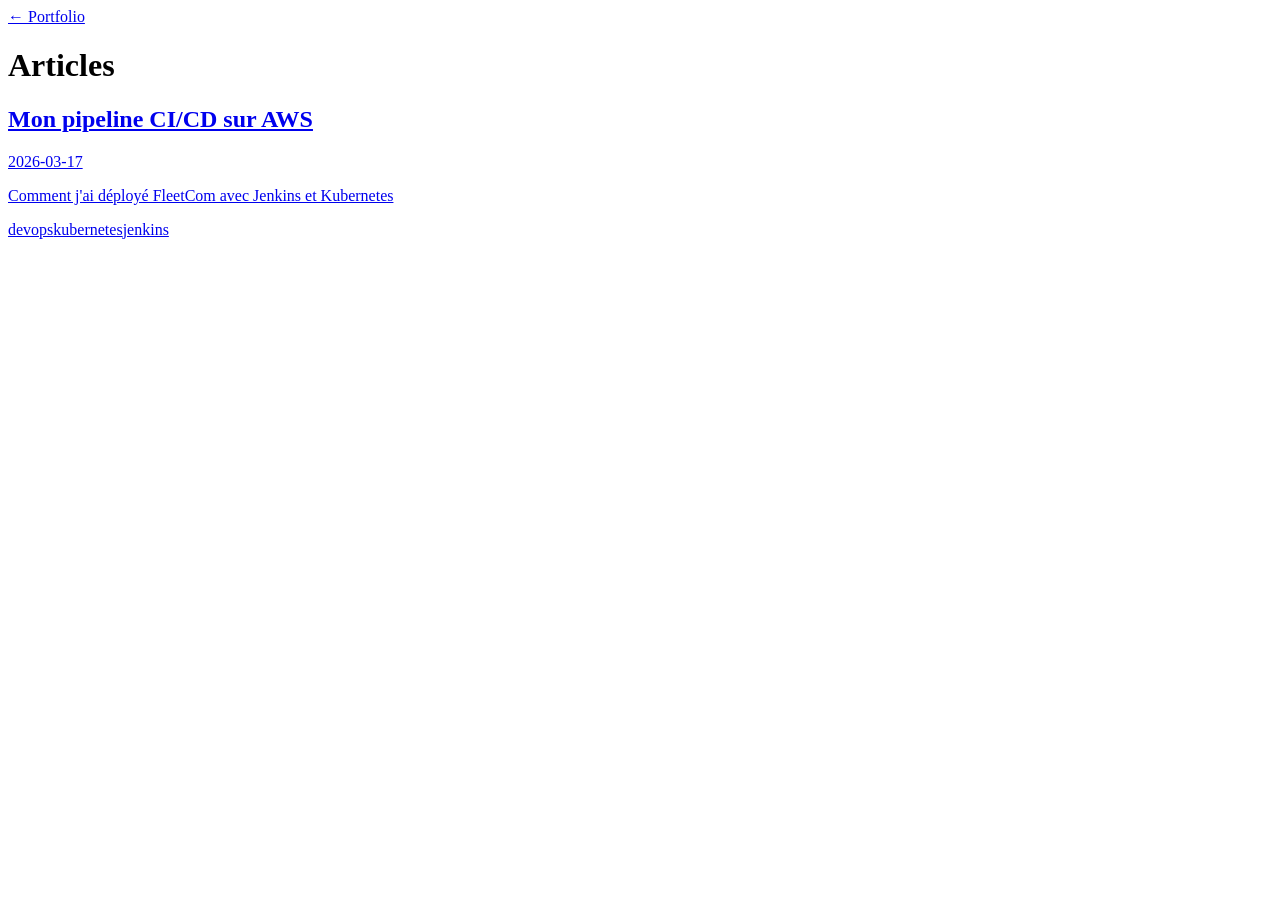
==== blog/index.html @ 5000b661 "deploy: 26bc1b206aab516ce3730b24b7c2f6a2cdf5dd16" ====
<!DOCTYPE html>
<html lang="fr">
<head>
  <meta charset="UTF-8">
  <title>Blog</title>
  <link rel="stylesheet" href="../style.css">
  <link rel="stylesheet" href="blog.css">
</head>
<body>
  <nav><a href="../index.html">← Portfolio</a></nav>
  <h1>Articles</h1>
  <div class="articles-list">
  
    <a href="posts/article_01.html" class="article-card">
      <h2>Mon pipeline CI/CD sur AWS</h2>
      <p class="meta">2026-03-17</p>
      <p>Comment j'ai déployé FleetCom avec Jenkins et Kubernetes</p>
      <div><span class="tag">devops</span><span class="tag">kubernetes</span><span class="tag">jenkins</span></div>
    </a>
  
  </div>
</body>
</html>
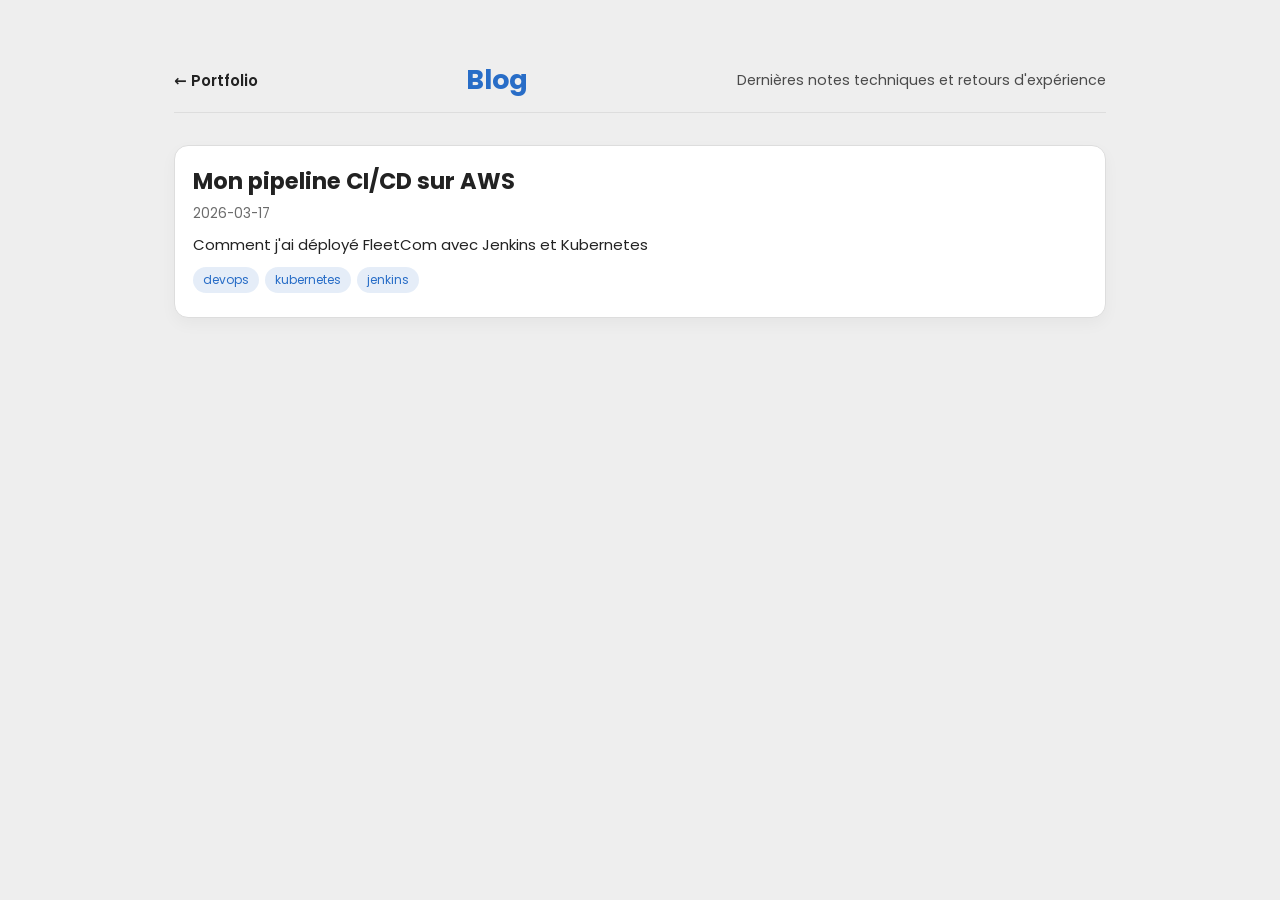
==== commit 46692df3: "blog style" ====
--- a/blog/index.html
+++ b/blog/index.html
@@ -3,21 +3,27 @@
 <head>
   <meta charset="UTF-8">
   <title>Blog</title>
-  <link rel="stylesheet" href="../style.css">
+  <link rel="stylesheet" href="../assets/css/light.css">
+  <link rel="stylesheet" href="../assets/css/style.css">
   <link rel="stylesheet" href="blog.css">
 </head>
 <body>
-  <nav><a href="../index.html">← Portfolio</a></nav>
-  <h1>Articles</h1>
-  <div class="articles-list">
-  
-    <a href="posts/article_01.html" class="article-card">
-      <h2>Mon pipeline CI/CD sur AWS</h2>
-      <p class="meta">2026-03-17</p>
-      <p>Comment j'ai déployé FleetCom avec Jenkins et Kubernetes</p>
-      <div><span class="tag">devops</span><span class="tag">kubernetes</span><span class="tag">jenkins</span></div>
-    </a>
-  
+  <div class="page">
+    <header class="topbar">
+      <a class="back" href="../index.html">← Portfolio</a>
+      <h1>Blog</h1>
+      <p class="subtitle">Dernières notes techniques et retours d'expérience</p>
+    </header>
+    <div class="articles-list">
+    
+      <a href="posts/article_01.html" class="article-card">
+        <h2>Mon pipeline CI/CD sur AWS</h2>
+        <p class="meta">2026-03-17</p>
+        <p>Comment j'ai déployé FleetCom avec Jenkins et Kubernetes</p>
+        <div><span class="tag">devops</span><span class="tag">kubernetes</span><span class="tag">jenkins</span></div>
+      </a>
+    
+    </div>
   </div>
 </body>
-</html>+</html>
--- a/assets/css/light.css
+++ b/assets/css/light.css
@@ -0,0 +1,8 @@
+/* Light theme */
+:root {
+    --primary: #222222;
+    --secondary: #eeeeee;
+    --main: #286dc7;
+    --theme-icon-pos: end;
+    --primary-light: #dddddd;
+}
--- a/assets/css/style.css
+++ b/assets/css/style.css
@@ -0,0 +1,838 @@
+@import url("https://fonts.googleapis.com/css2?family=Poppins&display=swap");
+
+
+
+
+html, body {
+  background-color: var(--secondary);
+  font-family: 'Poppins';
+}
+* {
+padding: 0;
+margin: 0;
+box-sizing: border-box;
+}
+
+html {
+font-family: "Ubuntu";
+font-size: 15px;
+scroll-behavior: smooth;
+scroll-behavior: smooth;
+}
+
+/* spin loader starts */
+
+.dot1 {
+  position: absolute;
+  top: 0; /* Adjust position as needed */
+  left: 0; /* Adjust position as needed */
+  width: 0;
+  height: 0;
+  border-radius: 50%;
+  border: .5rem solid var(--main);
+}
+
+.dot2 {
+  position: absolute;
+  bottom: 0; /* Adjust position as needed */
+  right: 0; /* Adjust position as needed */
+  width: 0;
+  height: 0;
+  border-radius: 50%;
+  border: .5rem solid var(--main);
+}
+
+
+.spinner {
+  border: .5rem solid var(--primary);
+  border-top: .5rem solid var(--main);
+  border-bottom: .5rem solid var(--main);
+  border-radius: 50%;
+  width: 80px;
+  height: 80px;
+  animation: spin 2s linear infinite;
+  display: flex;
+  align-items: center;
+  justify-content: center;
+}
+
+#logo {
+  animation: rspin 2s linear infinite;
+  color: var(--main);
+  font-weight: bolder;
+  font-size: 2rem;
+  font-family: 'Trebuchet MS', 'Lucida Sans Unicode', 'Lucida Grande', 'Lucida Sans', Arial, sans-serif;
+}
+
+.loader {
+  margin: 0 auto;
+  padding: 0;
+  height: 100vh;
+  width: 100vw;
+  display: flex;
+  align-items: center;
+  justify-content: center;
+}
+
+@keyframes spin {
+  0% { transform: rotate(0deg); }
+  100% { transform: rotate(-360deg); }
+}
+
+@keyframes rspin {
+  0% { transform: rotate(0deg); }
+  100% { transform: rotate(360deg); }
+}
+
+/* spin loader ends */
+
+section {
+min-height: 110vh;
+width: 100%;
+background-color: var(--secondary);
+display: flex;
+align-items: center;
+justify-content: center;
+}
+
+section > h1 {
+  text-align: center;
+}
+
+#icon-switch {
+width: 2rem;
+height: 2rem;
+padding: 1rem;
+border-radius: 100%;
+cursor: pointer;
+color: var(--secondary);
+background-color: var(--secondary);
+border: 3px solid var(--primary);
+display: flex;
+align-items: center;
+justify-content: center;
+}
+
+.icon-img {
+width: 20px;
+}
+
+.pcol {
+color: var(--primary);
+}
+.scol {
+color: var(--secondary);
+}
+.pbg {
+background-color: var(--primary);
+}
+.sbg {
+background-color: var(--primary);
+}
+
+.mcol {
+color: var(--main);
+}
+.mbg {
+background-color: var(--main);
+}
+
+.card-img-top {
+width: 100%;
+height: 20rem;
+object-fit: cover;
+}
+
+nav {
+position: sticky;
+top: 0;
+z-index: 1000;
+background-color: var(--secondary);
+/* border-radius: 0 0 20px 20px; */
+
+display: flex;
+align-items: center;
+}
+
+nav .container {
+width: 90%;
+max-width: 1000px;
+margin: 0 auto;
+text-align: center;
+padding: 10px;
+}
+
+nav .container {
+display: flex;
+flex-direction: column;
+}
+
+@media (max-width: 654px) {
+.nav-menu.container, #icon-switch{
+  display: none;
+}
+#name {
+  margin-top: 1rem;
+}
+
+nav {
+  position: relative;
+}
+}
+
+nav .container ul li {
+display: inline-block;
+border-radius: 5px;
+}
+
+nav .container ul li a {
+display: inline-block;
+text-decoration: none;
+padding: 10px 20px;
+color: var(--primary);
+font-weight: bold;
+}
+
+nav .container ul li.active {
+background-color: var(--primary);
+border-radius: 30px;
+transition: 0.3s;
+}
+
+nav .container ul li.active a {
+color: var(--secondary);
+}
+
+.header {
+display: flex;
+justify-content: center;
+align-items: baseline;
+gap: .1rem;
+}
+
+.header > small {
+font-weight: bold;
+font-style: oblique;
+font-size: .9rem;
+color: var(--main);
+}
+
+#name {
+margin-left: 2rem;
+font-weight: bolder;
+color: var(--primary);
+}
+
+#title {
+color: var(--primary-light);
+}
+
+.section-title {
+font-size: 2.5rem;
+font-weight: bold;
+color: var(--main);
+padding: 4rem .5rem;
+}
+/* home section starts */
+
+#home {
+display: flex;
+min-height: 85vh;
+flex-wrap: wrap;
+color: var(--primary);
+padding-top: 2rem;
+}
+
+.intro {
+padding: 0 0 0 1rem;
+/* height: 100%; */
+/* width: 100%; */
+font-size: 2rem;
+order: 2;
+}
+
+.intro h1 {
+/* text-align: center; */
+font-size: 3rem;
+color: var(--primary);
+margin-bottom: 20px;
+}
+
+.firstname {
+color: var(--main);
+text-shadow: var(--primary) 2px -5px 5px;
+}
+
+.intro p {
+font-size: 1.5rem;
+}
+
+.intro a {
+background: var(--primary);
+padding: 0.5rem 1rem;
+text-decoration: none;
+color: var(--secondary);
+font-size: 1.5rem;
+font-weight: bold;
+display: inline-block;
+border-radius: 5px;
+transition: transform ease-in-out 0.3s;
+}
+
+.intro a:hover {
+transform: scale(1.1);
+transition: transform ease-in-out 0.3s;
+}
+
+.img-box {
+/* background-color: var(--primary); */
+position: relative;
+order: 1;
+}
+
+.splash-image {
+height: 30rem;
+width: 100%;
+object-fit: cover;
+
+animation: scaleInf 3s infinite;
+}
+
+@keyframes scaleInf {
+0% {
+  transform: scale(0.9);
+}
+50% {
+  transform: scale(1);
+}
+100% {
+  transform: scale(0.9);
+}
+}
+
+.profile-image {
+position: absolute;
+top: 50%;
+left: 45%;
+transform: translate(-50%, -50%);
+width: auto;
+height: 22rem;
+border-radius: 50%;
+border: 10px solid var(--primary);
+}
+
+/* home section ends */
+
+/* about section starts */
+
+#about {
+width: 100%;
+background-color: var(--secondary);
+color: var(--primary);
+}
+
+/* about section ends */
+
+#skills {
+  display: flex;
+  flex-direction: column;
+  align-items: center;
+  justify-content: start;
+  padding-top: 2rem;
+}
+.skills {
+  display: flex;
+  align-items: center;
+  justify-content: center;
+  flex-wrap: wrap;
+} 
+
+.skills-container {
+  display: flex;
+  flex-wrap: wrap;
+  gap: 2rem;
+  justify-content: center; /* Centers skill boxes nicely */
+  padding: 1rem;
+}
+
+.skill-box {
+  flex: 1 1 100%;
+  max-width: 100%;
+  display: flex;
+  flex-direction: column;
+  border-radius: 8px;
+  padding: 1rem;
+}
+
+@media (min-width: 600px) {
+  .skill-box {
+    flex: 1 1 calc(50% - 1rem);
+    max-width: calc(50% - 1rem);
+  }
+}
+
+.skill-title {
+  border-radius: 2rem;
+  color: var(--secondary);
+  font-weight: bold;
+}
+
+.skill-title h4 {
+  text-align: center;
+  font-weight: bold;
+}
+
+.skill-content {
+  color: var(--primary);
+  margin-top: 1rem;
+  padding: 0.5rem;
+}
+
+
+.skill-box:nth-child(1) .skill-title {
+  background-color: #54b4d3;
+  padding: 1rem .5rem 0 .5rem;
+}
+
+.skill-box:nth-child(2) .skill-title {
+  background-color: #e4a11b;
+  padding: 1rem .5rem 0 .5rem;
+}
+
+.skill-box:nth-child(3) .skill-title {
+  background-color: #dc4c64;
+  padding: 1rem .5rem 0 .5rem;
+}
+
+.skill-box:nth-child(4) .skill-title {
+  background-color: #14a44d;
+  padding: 1rem .5rem 0 .5rem;
+}
+
+.skill-content p {
+  font-weight: bold;
+  font-size: 1.2rem;
+}
+
+.section-langs,
+.section-tools {
+display: flex;
+flex-direction: column;
+align-items: center;
+margin-bottom: 2rem;
+}
+.section-langs-title,
+.section-tools-title{
+font-weight: bolder;
+text-align: center;
+align-self: stretch;
+color: var(--primary);
+padding: .5rem 0;
+border-width: .2rem 2px 0 2px;
+border-style: dashed;
+border-color: var(--main);
+border-radius: 1rem 1rem 0 0;
+}
+.progresser {
+text-align: center;
+display: flex;
+flex-wrap: wrap;
+justify-content: center;
+}
+
+@media (max-width: 560px) {
+.progresser {
+  grid-template-columns: repeat(2, 1fr);
+}
+}
+
+/* Apply CSS properties to ui-widgets class */
+.lang-block {
+position: relative;
+display: flex;
+align-items: center;
+justify-content: center;
+width: 7rem;
+height: 7rem;
+border-radius: 9rem;
+margin: 1.5rem;
+text-align: center;
+box-sizing: border-box;
+background-position: center;
+background-size: cover;
+}
+
+.cover_op {
+background-color: var(--secondary);
+border: 0.15rem solid;
+border-top-color: var(--secondary);
+border-bottom-color: var(--secondary);
+border-left-color: var(--main);
+border-right-color: var(--main);
+margin: 0;
+opacity: 0.9;
+width: 100%;
+height: 100%;
+border-radius: 50%;
+display: flex;
+align-items: center;
+justify-content: center;
+animation: rotateParent 10s linear infinite;
+}
+
+@keyframes rotateParent {
+from {
+  transform: rotate(0deg);
+}
+to {
+  transform: rotate(360deg);
+}
+}
+
+@keyframes rotateChild {
+from {
+  transform: rotate(360deg);
+}
+to {
+  transform: rotate(0deg);
+}
+}
+
+.lang-img {
+display: flex;
+flex-direction: column;
+align-items: center;
+justify-content: center;
+color: var(--primary);
+font-weight: bold;
+font-size: 12px;
+animation: rotateChild 10s linear infinite;
+}
+
+.lang-img > img {
+width: 48px;
+height: 48px;
+}
+
+.cover_op:hover {
+background-color: var(--primary);
+border-color: var(--main);
+.lang-img {
+  color: var(--secondary);
+}
+}
+/* skills section ends */
+
+
+#certifications {
+display: flex;
+flex-direction: column;
+align-items: center;
+justify-content: start;
+padding-top: 2rem;
+}
+
+/* swiper starts */
+.swiper {
+width: 100%;
+height: 100%;
+}
+
+.swiper-slide {
+text-align: center;
+font-size: 18px;
+/* background: #fff; */
+display: flex;
+justify-content: center;
+align-items: center;
+}
+
+.swiper-slide img {
+display: block;
+width: 100%;
+height: 30rem;
+object-fit: contain;
+}
+
+.autoplay-progress {
+position: absolute;
+right: 16px;
+bottom: 16px;
+z-index: 10;
+width: 48px;
+height: 48px;
+display: flex;
+align-items: center;
+justify-content: center;
+font-weight: bold;
+color: var(--swiper-theme-color);
+}
+
+.autoplay-progress svg {
+--progress: 0;
+position: absolute;
+left: 0;
+top: 0px;
+z-index: 10;
+width: 100%;
+height: 100%;
+stroke-width: 4px;
+stroke: var(--swiper-theme-color);
+fill: none;
+stroke-dashoffset: calc(125.6px * (1 - var(--progress)));
+stroke-dasharray: 125.6;
+transform: rotate(-90deg);
+}
+/* swiper ends */
+
+#projects {
+display: flex;
+flex-direction: column;
+align-items: center;
+justify-content: start;
+padding-top: 2rem;
+}
+
+
+#projects {
+background: linear-gradient(to bottom right, transparent 50%, var(--primary) 50%) no-repeat;
+background-size: 100% 100%;
+}
+
+#contacts {
+padding-top: 2rem;
+background: linear-gradient(to top left, transparent 50%, var(--primary) 50%) no-repeat;
+background-size: 100% 100%;
+}
+#card__container > *:hover {
+scale: 1.01;
+}
+
+/* Timeline Starts */
+.horizontal-timeline .items {
+border-top: 3px solid var(--primary);
+}
+
+.horizontal-timeline .items .items-list {
+display: block;
+position: relative;
+text-align: center;
+padding-top: 70px;
+/* margin-right: 0; */
+}
+
+.horizontal-timeline .items .items-list:before {
+content: "";
+position: absolute;
+height: 36px;
+border-right: 2px dashed var(--primary);
+top: 0;
+}
+
+.horizontal-timeline .items .items-list p.pcol {
+width: 100%;
+font-size: 1.2rem;
+}
+
+.horizontal-timeline .items .items-list .event-date {
+position: absolute;
+top: 36px;
+left: 0;
+right: 0;
+width: 100%;
+margin: 0 auto;
+font-size: 1.2rem;
+padding-top: 8px;
+}
+
+@media (min-width: 1140px) {
+.horizontal-timeline .items .items-list {
+  display: inline-block;
+  width: 24%;
+  padding-top: 45px;
+}
+
+.horizontal-timeline .items .items-list .event-date {
+  top: -40px;
+}
+}
+/* Timeline Ends */
+
+/* Timeline About */
+
+/* The actual timeline (the vertical ruler) */
+.main-timeline-4 {
+position: relative;
+}
+
+/* The actual timeline (the vertical ruler) */
+.main-timeline-4::after {
+content: "";
+position: absolute;
+width: 3px;
+background-color: #bbb;
+top: 0;
+bottom: 0;
+left: 50%;
+margin-left: -3px;
+}
+
+/* Container around content */
+.timeline-4 {
+position: relative;
+background-color: inherit;
+width: 50%;
+}
+
+.timeline-4 h4 {
+  color: var(--primary);
+  font-weight: bolder;
+}
+
+/* The circles on the timeline */
+.timeline-4::after {
+content: "";
+position: absolute;
+width: 25px;
+height: 25px;
+right: -11px;
+background-color: #bbb;
+top: 15px;
+border-radius: 50%;
+z-index: 1;
+}
+
+/* Place the container to the left */
+.left-4 {
+padding: 0px 40px 20px 0px;
+left: 0;
+}
+
+/* Place the container to the right */
+.right-4 {
+padding: 0px 0px 20px 40px;
+left: 50%;
+}
+
+/* Add arrows to the left container (pointing right) */
+.left-4::before {
+content: " ";
+position: absolute;
+top: 18px;
+z-index: 1;
+right: 30px;
+border: medium solid rgba(37, 117, 252, 1);
+border-width: 10px 0 10px 10px;
+border-color: transparent transparent transparent rgba(37, 117, 252, 1);
+}
+
+/* Add arrows to the right container (pointing left) */
+.right-4::before {
+content: " ";
+position: absolute;
+top: 18px;
+z-index: 1;
+left: 30px;
+border: medium solid rgba(245, 87, 108, 1);
+border-width: 10px 10px 10px 0;
+border-color: transparent rgba(245, 87, 108, 1) transparent transparent;
+}
+
+/* Fix the circle for containers on the right side */
+.right-4::after {
+left: -14px;
+}
+
+/* Media queries - Responsive timeline on screens less than 600px wide */
+@media screen and (max-width: 600px) {
+/* Place the timelime to the left */
+.main-timeline-4::after {
+  left: 31px;
+}
+
+/* Full-width containers */
+.timeline-4 {
+  width: 100%;
+  padding-left: 70px;
+  padding-right: 25px;
+}
+
+/* Make sure that all arrows are pointing leftwards */
+.timeline-4::before {
+  left: 60px;
+  border: medium solid white;
+  border-width: 10px 10px 10px 0;
+  border-color: transparent white transparent transparent;
+}
+
+/* Make sure all circles are at the same spot */
+.left-4::after,
+.right-4::after {
+  left: 18px;
+}
+
+.left-4::before {
+  right: auto;
+}
+
+/* Make all right containers behave like the left ones */
+.right-4 {
+  left: 0%;
+}
+}
+
+.gradient-custom {
+/* fallback for old browsers */
+background: #6a11cb;
+
+/* Chrome 10-25, Safari 5.1-6 */
+background: -webkit-linear-gradient(
+  to right,
+  rgba(106, 17, 203, 1),
+  rgba(37, 117, 252, 1)
+);
+
+/* W3C, IE 10+/ Edge, Firefox 16+, Chrome 26+, Opera 12+, Safari 7+ */
+background: linear-gradient(
+  to right,
+  rgba(106, 17, 203, 1),
+  rgba(37, 117, 252, 1)
+);
+}
+
+.gradient-custom-4 {
+/* fallback for old browsers */
+background: #f093fb;
+
+/* Chrome 10-25, Safari 5.1-6 */
+background: -webkit-linear-gradient(
+  to left,
+  rgba(240, 147, 251, 1),
+  rgba(245, 87, 108, 1)
+);
+
+/* W3C, IE 10+/ Edge, Firefox 16+, Chrome 26+, Opera 12+, Safari 7+ */
+background: linear-gradient(
+  to left,
+  rgba(240, 147, 251, 1),
+  rgba(245, 87, 108, 1)
+);
+}
+
+.success-message {
+position: fixed;
+bottom: 20px;
+right: 20px;
+background-color: #4CAF50;
+color: white;
+padding: 15px;
+border-radius: 5px;
+box-shadow: 0 0 10px rgba(0, 0, 0, 0.1);
+z-index: 1000;
+opacity: 0;
+transition: opacity 0.5s ease-in-out;
+}
+
+.success-message.show {
+opacity: 1;
+}
--- a/blog/blog.css
+++ b/blog/blog.css
@@ -0,0 +1,194 @@
+@import url("https://fonts.googleapis.com/css2?family=Poppins:wght@400;600;700&display=swap");
+
+:root {
+  color-scheme: light;
+}
+
+body {
+  margin: 0;
+  padding: 0;
+  font-family: "Poppins", system-ui, -apple-system, sans-serif;
+  background: var(--secondary);
+  color: var(--primary);
+}
+
+.page {
+  max-width: 980px;
+  margin: 48px auto 80px auto;
+  padding: 0 24px 48px;
+}
+
+.topbar {
+  display: flex;
+  align-items: center;
+  gap: 16px;
+  justify-content: space-between;
+  position: sticky;
+  top: 0;
+  padding: 12px 0;
+  background: var(--secondary);
+  backdrop-filter: blur(6px);
+  z-index: 10;
+  border-bottom: 1px solid var(--primary-light, #dddddd);
+}
+
+.topbar h1 {
+  margin: 0;
+  font-size: 1.8rem;
+  color: var(--main);
+}
+
+.subtitle {
+  margin: 0;
+  color: var(--primary);
+  opacity: 0.8;
+  font-size: 0.95rem;
+}
+
+.back {
+  color: var(--primary);
+  text-decoration: none;
+  font-weight: 600;
+  transition: color 0.2s ease;
+}
+
+.back:hover {
+  color: var(--main);
+}
+
+.articles-list {
+  margin-top: 32px;
+  display: grid;
+  grid-template-columns: repeat(auto-fit, minmax(260px, 1fr));
+  gap: 20px;
+}
+
+.article-card {
+  display: block;
+  padding: 18px;
+  border-radius: 14px;
+  background: #fff;
+  color: inherit;
+  text-decoration: none;
+  border: 1px solid var(--primary-light, #ddd);
+  box-shadow: 0 6px 16px rgba(0, 0, 0, 0.04);
+  transition: transform 0.15s ease, box-shadow 0.15s ease, border-color 0.15s ease;
+}
+
+.article-card:hover {
+  transform: translateY(-4px);
+  border-color: var(--main);
+  box-shadow: 0 12px 30px rgba(40, 109, 199, 0.12);
+}
+
+.article-card h2 {
+  margin: 0 0 6px;
+  color: var(--primary);
+}
+
+.article-card p {
+  margin: 0 0 10px;
+  line-height: 1.5;
+}
+
+.meta {
+  font-size: 0.9rem;
+  color: #6b6b6b;
+  margin-bottom: 8px;
+}
+
+.tag {
+  display: inline-block;
+  background: rgba(40, 109, 199, 0.12);
+  color: var(--main);
+  border-radius: 999px;
+  padding: 4px 10px;
+  font-size: 0.8rem;
+  margin-right: 6px;
+  margin-bottom: 6px;
+}
+
+.post {
+  background: #fff;
+  border-radius: 16px;
+  padding: 28px;
+  border: 1px solid var(--primary-light, #ddd);
+  box-shadow: 0 12px 30px rgba(0, 0, 0, 0.05);
+}
+
+.post header h1 {
+  margin: 6px 0 8px;
+  color: var(--primary);
+}
+
+.eyebrow {
+  text-transform: uppercase;
+  letter-spacing: 0.08em;
+  font-size: 0.85rem;
+  color: var(--main);
+  margin: 0;
+}
+
+.description {
+  margin: 0 0 20px;
+  color: #4b4b4b;
+}
+
+.content {
+  line-height: 1.7;
+  color: var(--primary);
+}
+
+.content h2,
+.content h3,
+.content h4 {
+  margin-top: 28px;
+  margin-bottom: 12px;
+  color: var(--primary);
+}
+
+.content p {
+  margin: 0 0 16px;
+}
+
+.content code {
+  background: rgba(34, 34, 34, 0.06);
+  padding: 2px 6px;
+  border-radius: 6px;
+  font-family: "SFMono-Regular", Consolas, "Liberation Mono", monospace;
+  font-size: 0.92em;
+}
+
+.content pre {
+  background: #0f172a;
+  color: #e2e8f0;
+  padding: 14px 16px;
+  border-radius: 10px;
+  overflow-x: auto;
+  font-size: 0.95em;
+  line-height: 1.5;
+}
+
+.content pre code {
+  background: none;
+  color: inherit;
+  padding: 0;
+}
+
+@media (max-width: 640px) {
+  .page {
+    margin-top: 24px;
+    padding: 0 18px 32px;
+  }
+
+  .articles-list {
+    grid-template-columns: 1fr;
+  }
+
+  .topbar {
+    position: static;
+    flex-direction: column;
+    align-items: flex-start;
+    gap: 4px;
+  }
+}
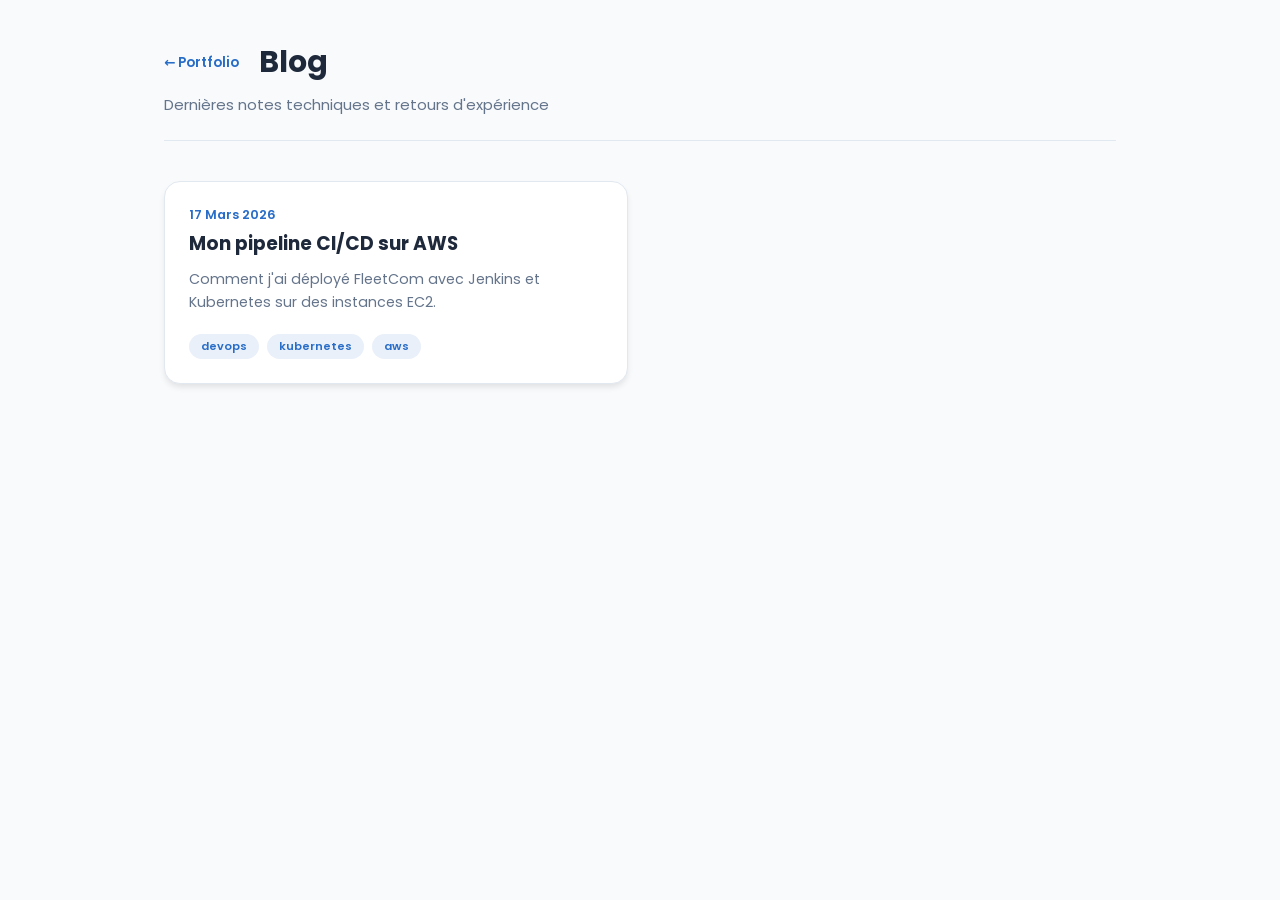
==== commit 901659e0: "blog style" ====
--- a/blog/index.html
+++ b/blog/index.html
@@ -2,28 +2,49 @@
 <html lang="fr">
 <head>
   <meta charset="UTF-8">
-  <title>Blog</title>
+  <meta name="viewport" content="width=device-width, initial-scale=1.0">
+  <title>Blog | Notes Techniques</title>
   <link rel="stylesheet" href="../assets/css/light.css">
   <link rel="stylesheet" href="../assets/css/style.css">
   <link rel="stylesheet" href="blog.css">
 </head>
 <body>
+  <div id="progress-bar"></div>
+
   <div class="page">
     <header class="topbar">
-      <a class="back" href="../index.html">← Portfolio</a>
-      <h1>Blog</h1>
+      <div class="topbar-left">
+        <a class="back" href="../index.html">← Portfolio</a>
+        <h1>Blog</h1>
+      </div>
       <p class="subtitle">Dernières notes techniques et retours d'expérience</p>
     </header>
-    <div class="articles-list">
-    
+
+    <main class="articles-list">
       <a href="posts/article_01.html" class="article-card">
-        <h2>Mon pipeline CI/CD sur AWS</h2>
-        <p class="meta">2026-03-17</p>
-        <p>Comment j'ai déployé FleetCom avec Jenkins et Kubernetes</p>
-        <div><span class="tag">devops</span><span class="tag">kubernetes</span><span class="tag">jenkins</span></div>
+        <div class="card-content">
+          <p class="meta">17 Mars 2026</p>
+          <h2>Mon pipeline CI/CD sur AWS</h2>
+          <p class="description">Comment j'ai déployé FleetCom avec Jenkins et Kubernetes sur des instances EC2.</p>
+          <div class="tags">
+            <span class="tag">devops</span>
+            <span class="tag">kubernetes</span>
+            <span class="tag">aws</span>
+          </div>
+        </div>
       </a>
-    
-    </div>
+      
+      </main>
   </div>
+
+  <script>
+    // Script pour la barre de progression
+    window.onscroll = function() {
+      const winScroll = document.body.scrollTop || document.documentElement.scrollTop;
+      const height = document.documentElement.scrollHeight - document.documentElement.clientHeight;
+      const scrolled = (winScroll / height) * 100;
+      document.getElementById("progress-bar").style.width = scrolled + "%";
+    };
+  </script>
 </body>
-</html>
+</html>
--- a/blog/blog.css
+++ b/blog/blog.css
@@ -1,7 +1,27 @@
 @import url("https://fonts.googleapis.com/css2?family=Poppins:wght@400;600;700&display=swap");
 
 :root {
-  color-scheme: light;
+  /* Couleurs de base (Light Mode) */
+  --secondary: #f8fafc;
+  --primary: #1e293b;
+  --primary-light: #e2e8f0;
+  --main: #286dc7;
+  --card-bg: #ffffff;
+  --text-muted: #64748b;
+  --tag-bg: rgba(40, 109, 199, 0.1);
+}
+
+/* Dark Mode Automatique */
+@media (prefers-color-scheme: dark) {
+  :root {
+    --secondary: #0f172a;
+    --primary: #f1f5f9;
+    --primary-light: #1e293b;
+    --main: #38bdf8;
+    --card-bg: #1e293b;
+    --text-muted: #94a3b8;
+    --tag-bg: rgba(56, 189, 248, 0.15);
+  }
 }
 
 body {
@@ -10,185 +30,140 @@
   font-family: "Poppins", system-ui, -apple-system, sans-serif;
   background: var(--secondary);
   color: var(--primary);
+  transition: background 0.3s ease;
+}
+
+/* Barre de progression */
+#progress-bar {
+  position: fixed;
+  top: 0;
+  left: 0;
+  height: 4px;
+  background: var(--main);
+  width: 0%;
+  z-index: 1000;
+  transition: width 0.1s ease;
 }
 
 .page {
-  max-width: 980px;
-  margin: 48px auto 80px auto;
-  padding: 0 24px 48px;
+  max-width: 1000px;
+  margin: 0 auto;
+  padding: 40px 24px;
 }
 
 .topbar {
   display: flex;
+  flex-direction: column;
+  gap: 8px;
+  padding-bottom: 24px;
+  border-bottom: 1px solid var(--primary-light);
+  margin-bottom: 40px;
+}
+
+.topbar-left {
+  display: flex;
   align-items: center;
-  gap: 16px;
-  justify-content: space-between;
-  position: sticky;
-  top: 0;
-  padding: 12px 0;
-  background: var(--secondary);
-  backdrop-filter: blur(6px);
-  z-index: 10;
-  border-bottom: 1px solid var(--primary-light, #dddddd);
+  gap: 20px;
 }
 
 .topbar h1 {
   margin: 0;
-  font-size: 1.8rem;
-  color: var(--main);
+  font-size: 2rem;
+  font-weight: 700;
 }
 
 .subtitle {
   margin: 0;
-  color: var(--primary);
-  opacity: 0.8;
-  font-size: 0.95rem;
+  color: var(--text-muted);
+  font-size: 1rem;
 }
 
 .back {
-  color: var(--primary);
+  color: var(--main);
   text-decoration: none;
   font-weight: 600;
-  transition: color 0.2s ease;
+  font-size: 0.9rem;
 }
 
-.back:hover {
-  color: var(--main);
-}
-
+/* Grille d'articles */
 .articles-list {
-  margin-top: 32px;
   display: grid;
-  grid-template-columns: repeat(auto-fit, minmax(260px, 1fr));
-  gap: 20px;
+  grid-template-columns: repeat(auto-fill, minmax(320px, 1fr));
+  gap: 24px;
 }
 
 .article-card {
-  display: block;
-  padding: 18px;
-  border-radius: 14px;
-  background: #fff;
+  text-decoration: none;
   color: inherit;
-  text-decoration: none;
-  border: 1px solid var(--primary-light, #ddd);
-  box-shadow: 0 6px 16px rgba(0, 0, 0, 0.04);
-  transition: transform 0.15s ease, box-shadow 0.15s ease, border-color 0.15s ease;
+  background: var(--card-bg);
+  border: 1px solid var(--primary-light);
+  border-radius: 16px;
+  padding: 24px;
+  box-shadow: 0 4px 6px -1px rgba(0, 0, 0, 0.1);
+  transition: all 0.2s ease-in-out;
 }
 
 .article-card:hover {
-  transform: translateY(-4px);
+  transform: translateY(-5px);
   border-color: var(--main);
-  box-shadow: 0 12px 30px rgba(40, 109, 199, 0.12);
+  box-shadow: 0 20px 25px -5px rgba(0, 0, 0, 0.1), 0 10px 10px -5px rgba(0, 0, 0, 0.04);
+}
+
+.meta {
+  font-size: 0.85rem;
+  color: var(--main);
+  font-weight: 600;
+  margin-bottom: 8px;
 }
 
 .article-card h2 {
-  margin: 0 0 6px;
-  color: var(--primary);
+  margin: 0 0 12px 0;
+  font-size: 1.25rem;
+  line-height: 1.3;
 }
 
-.article-card p {
-  margin: 0 0 10px;
-  line-height: 1.5;
+.description {
+  font-size: 0.95rem;
+  color: var(--text-muted);
+  margin-bottom: 20px;
+  line-height: 1.6;
 }
 
-.meta {
-  font-size: 0.9rem;
-  color: #6b6b6b;
-  margin-bottom: 8px;
+.tags {
+  display: flex;
+  flex-wrap: wrap;
+  gap: 8px;
 }
 
 .tag {
-  display: inline-block;
-  background: rgba(40, 109, 199, 0.12);
+  background: var(--tag-bg);
   color: var(--main);
-  border-radius: 999px;
-  padding: 4px 10px;
-  font-size: 0.8rem;
-  margin-right: 6px;
-  margin-bottom: 6px;
+  padding: 4px 12px;
+  border-radius: 20px;
+  font-size: 0.75rem;
+  font-weight: 600;
+  text-transform: lowercase;
 }
 
-.post {
-  background: #fff;
-  border-radius: 16px;
-  padding: 28px;
-  border: 1px solid var(--primary-light, #ddd);
-  box-shadow: 0 12px 30px rgba(0, 0, 0, 0.05);
-}
-
-.post header h1 {
-  margin: 6px 0 8px;
-  color: var(--primary);
-}
-
-.eyebrow {
-  text-transform: uppercase;
-  letter-spacing: 0.08em;
-  font-size: 0.85rem;
-  color: var(--main);
-  margin: 0;
-}
-
-.description {
-  margin: 0 0 20px;
-  color: #4b4b4b;
-}
-
+/* Styles pour le contenu de l'article lui-même */
 .content {
-  line-height: 1.7;
-  color: var(--primary);
-}
-
-.content h2,
-.content h3,
-.content h4 {
-  margin-top: 28px;
-  margin-bottom: 12px;
-  color: var(--primary);
-}
-
-.content p {
-  margin: 0 0 16px;
-}
-
-.content code {
-  background: rgba(34, 34, 34, 0.06);
-  padding: 2px 6px;
-  border-radius: 6px;
-  font-family: "SFMono-Regular", Consolas, "Liberation Mono", monospace;
-  font-size: 0.92em;
+  line-height: 1.8;
+  font-size: 1.1rem;
+  max-width: 740px;
+  margin: 0 auto;
 }
 
 .content pre {
-  background: #0f172a;
-  color: #e2e8f0;
-  padding: 14px 16px;
-  border-radius: 10px;
+  background: #1e293b;
+  padding: 20px;
+  border-radius: 12px;
   overflow-x: auto;
-  font-size: 0.95em;
-  line-height: 1.5;
+  border: 1px solid #334155;
 }
 
-.content pre code {
-  background: none;
-  color: inherit;
-  padding: 0;
-}
-
+/* Mobile */
 @media (max-width: 640px) {
-  .page {
-    margin-top: 24px;
-    padding: 0 18px 32px;
-  }
-
-  .articles-list {
-    grid-template-columns: 1fr;
-  }
-
-  .topbar {
-    position: static;
-    flex-direction: column;
-    align-items: flex-start;
-    gap: 4px;
-  }
-}
+  .page { padding: 24px 16px; }
+  .topbar-left { flex-direction: column; align-items: flex-start; gap: 8px; }
+  .articles-list { grid-template-columns: 1fr; }
+}
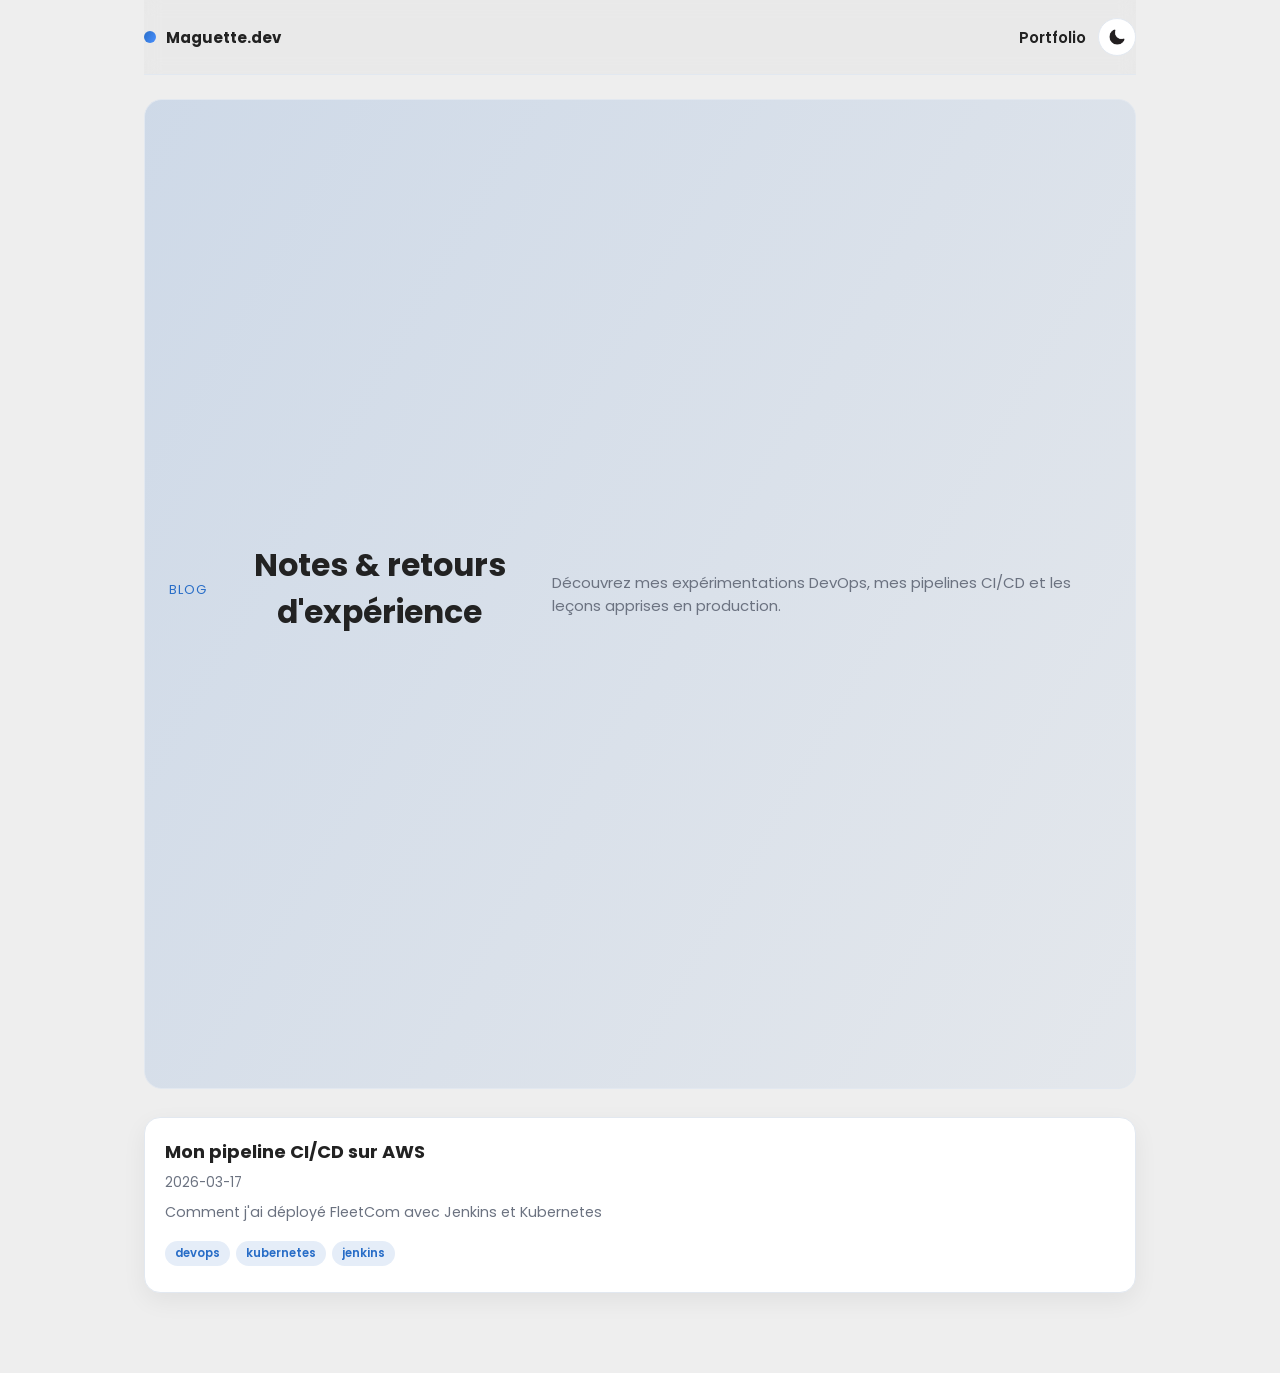
==== commit b6225793: "blog style" ====
--- a/blog/index.html
+++ b/blog/index.html
@@ -3,48 +3,36 @@
 <head>
   <meta charset="UTF-8">
   <meta name="viewport" content="width=device-width, initial-scale=1.0">
-  <title>Blog | Notes Techniques</title>
-  <link rel="stylesheet" href="../assets/css/light.css">
+  <title>Blog</title>
+  <link id="theme-style" rel="stylesheet" href="../assets/css/light.css">
   <link rel="stylesheet" href="../assets/css/style.css">
   <link rel="stylesheet" href="blog.css">
 </head>
-<body>
-  <div id="progress-bar"></div>
-
+<body data-assets-prefix="../">
   <div class="page">
     <header class="topbar">
-      <div class="topbar-left">
-        <a class="back" href="../index.html">← Portfolio</a>
-        <h1>Blog</h1>
+      <a class="brand" href="../index.html"><span class="dot"></span> Maguette.dev</a>
+      <div class="top-actions">
+        <a class="back" href="../index.html">Portfolio</a>
+        <button class="theme-toggle" id="theme-toggle" type="button" aria-label="Changer de thème">
+          <img id="theme-icon" src="../assets/icons/moon.png" alt="">
+        </button>
       </div>
-      <p class="subtitle">Dernières notes techniques et retours d'expérience</p>
     </header>
-
-    <main class="articles-list">
+    <section class="hero">
+      <p class="eyebrow">Blog</p>
+      <h1>Notes & retours d'expérience</h1>
+      <p class="subtitle">Découvrez mes expérimentations DevOps, mes pipelines CI/CD et les leçons apprises en production.</p>
+    </section>
+    <div class="articles-list">
       <a href="posts/article_01.html" class="article-card">
-        <div class="card-content">
-          <p class="meta">17 Mars 2026</p>
-          <h2>Mon pipeline CI/CD sur AWS</h2>
-          <p class="description">Comment j'ai déployé FleetCom avec Jenkins et Kubernetes sur des instances EC2.</p>
-          <div class="tags">
-            <span class="tag">devops</span>
-            <span class="tag">kubernetes</span>
-            <span class="tag">aws</span>
-          </div>
-        </div>
+        <h2>Mon pipeline CI/CD sur AWS</h2>
+        <p class="meta">2026-03-17</p>
+        <p class="description">Comment j'ai déployé FleetCom avec Jenkins et Kubernetes</p>
+        <div><span class="tag">devops</span><span class="tag">kubernetes</span><span class="tag">jenkins</span></div>
       </a>
-      
-      </main>
+    </div>
   </div>
-
-  <script>
-    // Script pour la barre de progression
-    window.onscroll = function() {
-      const winScroll = document.body.scrollTop || document.documentElement.scrollTop;
-      const height = document.documentElement.scrollHeight - document.documentElement.clientHeight;
-      const scrolled = (winScroll / height) * 100;
-      document.getElementById("progress-bar").style.width = scrolled + "%";
-    };
-  </script>
+  <script src="theme-blog.js"></script>
 </body>
-</html>+</html>
--- a/blog/blog.css
+++ b/blog/blog.css
@@ -1,27 +1,17 @@
 @import url("https://fonts.googleapis.com/css2?family=Poppins:wght@400;600;700&display=swap");
 
 :root {
-  /* Couleurs de base (Light Mode) */
-  --secondary: #f8fafc;
-  --primary: #1e293b;
-  --primary-light: #e2e8f0;
-  --main: #286dc7;
-  --card-bg: #ffffff;
-  --text-muted: #64748b;
-  --tag-bg: rgba(40, 109, 199, 0.1);
-}
-
-/* Dark Mode Automatique */
-@media (prefers-color-scheme: dark) {
-  :root {
-    --secondary: #0f172a;
-    --primary: #f1f5f9;
-    --primary-light: #1e293b;
-    --main: #38bdf8;
-    --card-bg: #1e293b;
-    --text-muted: #94a3b8;
-    --tag-bg: rgba(56, 189, 248, 0.15);
-  }
+  --surface: #ffffff;
+  --surface-border: #e2e8f0;
+  --muted: #6b7280;
+  --shadow: 0 8px 24px rgba(0, 0, 0, 0.06);
+}
+
+body[data-theme="dark"] {
+  --surface: #0f172a;
+  --surface-border: #1f2937;
+  --muted: #cbd5e1;
+  --shadow: 0 16px 36px rgba(0, 0, 0, 0.35);
 }
 
 body {
@@ -30,140 +20,247 @@
   font-family: "Poppins", system-ui, -apple-system, sans-serif;
   background: var(--secondary);
   color: var(--primary);
-  transition: background 0.3s ease;
-}
-
-/* Barre de progression */
-#progress-bar {
-  position: fixed;
-  top: 0;
-  left: 0;
-  height: 4px;
-  background: var(--main);
-  width: 0%;
-  z-index: 1000;
-  transition: width 0.1s ease;
+  transition: background 0.3s ease, color 0.3s ease;
 }
 
 .page {
-  max-width: 1000px;
-  margin: 0 auto;
-  padding: 40px 24px;
+  max-width: 1040px;
+  margin: 0 auto 80px auto;
+  padding: 0 24px;
 }
 
 .topbar {
   display: flex;
-  flex-direction: column;
-  gap: 8px;
-  padding-bottom: 24px;
-  border-bottom: 1px solid var(--primary-light);
-  margin-bottom: 40px;
-}
-
-.topbar-left {
+  align-items: center;
+  justify-content: space-between;
+  gap: 12px;
+  padding: 18px 0;
+  position: sticky;
+  top: 0;
+  background: rgba(0, 0, 0, 0.02);
+  backdrop-filter: blur(8px);
+  z-index: 10;
+  border-bottom: 1px solid var(--surface-border);
+}
+
+.brand {
+  display: inline-flex;
+  align-items: center;
+  gap: 10px;
+  color: var(--primary);
+  font-weight: 700;
+  text-decoration: none;
+}
+
+.brand .dot {
+  width: 12px;
+  height: 12px;
+  border-radius: 50%;
+  background: linear-gradient(120deg, var(--main), #4a90ff);
+}
+
+.top-actions {
   display: flex;
   align-items: center;
-  gap: 20px;
-}
-
-.topbar h1 {
-  margin: 0;
-  font-size: 2rem;
-  font-weight: 700;
+  gap: 12px;
+}
+
+.back {
+  color: var(--primary);
+  text-decoration: none;
+  font-weight: 600;
+  transition: color 0.2s ease;
+}
+
+.back:hover {
+  color: var(--main);
+}
+
+.theme-toggle {
+  width: 38px;
+  height: 38px;
+  border-radius: 50%;
+  border: 1px solid var(--surface-border);
+  background: var(--surface);
+  display: grid;
+  place-items: center;
+  cursor: pointer;
+  transition: transform 0.2s ease, border-color 0.2s ease, box-shadow 0.2s ease;
+}
+
+.theme-toggle:hover {
+  transform: translateY(-1px);
+  border-color: var(--main);
+  box-shadow: 0 10px 20px rgba(40, 109, 199, 0.18);
+}
+
+.theme-toggle img {
+  width: 18px;
+  height: 18px;
+}
+
+.hero {
+  margin: 24px 0 16px;
+  padding: 22px 24px;
+  background: linear-gradient(120deg, rgba(40, 109, 199, 0.16), rgba(40, 109, 199, 0.05));
+  border: 1px solid var(--surface-border);
+  border-radius: 18px;
+}
+
+.hero .eyebrow {
+  text-transform: uppercase;
+  letter-spacing: 0.08em;
+  font-size: 0.85rem;
+  color: var(--main);
+  margin: 0 0 8px;
+}
+
+.hero h1 {
+  margin: 0 0 10px;
+  font-size: 2.1rem;
+  color: var(--primary);
 }
 
 .subtitle {
   margin: 0;
-  color: var(--text-muted);
+  color: var(--muted);
   font-size: 1rem;
-}
-
-.back {
-  color: var(--main);
-  text-decoration: none;
-  font-weight: 600;
-  font-size: 0.9rem;
-}
-
-/* Grille d'articles */
+  max-width: 760px;
+}
+
 .articles-list {
+  margin-top: 28px;
   display: grid;
-  grid-template-columns: repeat(auto-fill, minmax(320px, 1fr));
-  gap: 24px;
+  grid-template-columns: repeat(auto-fit, minmax(260px, 1fr));
+  gap: 20px;
 }
 
 .article-card {
   text-decoration: none;
   color: inherit;
-  background: var(--card-bg);
-  border: 1px solid var(--primary-light);
+  background: var(--surface);
+  border: 1px solid var(--surface-border);
   border-radius: 16px;
-  padding: 24px;
-  box-shadow: 0 4px 6px -1px rgba(0, 0, 0, 0.1);
-  transition: all 0.2s ease-in-out;
+  padding: 20px;
+  box-shadow: var(--shadow);
+  transition: transform 0.15s ease, box-shadow 0.15s ease, border-color 0.15s ease;
 }
 
 .article-card:hover {
-  transform: translateY(-5px);
+  transform: translateY(-4px);
   border-color: var(--main);
-  box-shadow: 0 20px 25px -5px rgba(0, 0, 0, 0.1), 0 10px 10px -5px rgba(0, 0, 0, 0.04);
+  box-shadow: 0 12px 30px rgba(40, 109, 199, 0.18);
+}
+
+.article-card h2 {
+  margin: 0 0 8px;
+  font-size: 1.2rem;
+  color: var(--primary);
 }
 
 .meta {
-  font-size: 0.85rem;
-  color: var(--main);
-  font-weight: 600;
+  font-size: 0.9rem;
+  color: var(--muted);
   margin-bottom: 8px;
-}
-
-.article-card h2 {
-  margin: 0 0 12px 0;
-  font-size: 1.25rem;
-  line-height: 1.3;
 }
 
 .description {
   font-size: 0.95rem;
-  color: var(--text-muted);
-  margin-bottom: 20px;
+  color: var(--muted);
+  margin: 0 0 16px;
   line-height: 1.6;
 }
 
-.tags {
-  display: flex;
-  flex-wrap: wrap;
-  gap: 8px;
-}
-
 .tag {
-  background: var(--tag-bg);
+  display: inline-block;
+  background: rgba(40, 109, 199, 0.12);
   color: var(--main);
-  padding: 4px 12px;
-  border-radius: 20px;
-  font-size: 0.75rem;
+  padding: 4px 10px;
+  border-radius: 999px;
+  font-size: 0.78rem;
   font-weight: 600;
-  text-transform: lowercase;
-}
-
-/* Styles pour le contenu de l'article lui-même */
+  margin-right: 6px;
+  margin-bottom: 6px;
+}
+
+.post-hero {
+  margin: 20px 0 18px;
+  padding: 22px;
+  background: var(--surface);
+  border: 1px solid var(--surface-border);
+  border-radius: 16px;
+  box-shadow: var(--shadow);
+}
+
+.post-hero h1 {
+  margin: 6px 0 10px;
+  color: var(--primary);
+}
+
+.post {
+  background: var(--surface);
+  border-radius: 16px;
+  padding: 26px;
+  border: 1px solid var(--surface-border);
+  box-shadow: var(--shadow);
+}
+
+.post .description {
+  margin-bottom: 0;
+}
+
 .content {
-  line-height: 1.8;
-  font-size: 1.1rem;
-  max-width: 740px;
-  margin: 0 auto;
+  line-height: 1.7;
+  color: var(--primary);
+}
+
+.content h2,
+.content h3,
+.content h4 {
+  margin-top: 26px;
+  margin-bottom: 12px;
+  color: var(--primary);
+}
+
+.content p {
+  margin: 0 0 16px;
+}
+
+.content code {
+  background: rgba(34, 34, 34, 0.06);
+  padding: 2px 6px;
+  border-radius: 6px;
+  font-family: "SFMono-Regular", Consolas, "Liberation Mono", monospace;
+  font-size: 0.92em;
 }
 
 .content pre {
-  background: #1e293b;
-  padding: 20px;
-  border-radius: 12px;
+  background: #0f172a;
+  color: #e2e8f0;
+  padding: 14px 16px;
+  border-radius: 10px;
   overflow-x: auto;
-  border: 1px solid #334155;
-}
-
-/* Mobile */
+  font-size: 0.95em;
+  line-height: 1.5;
+}
+
+.content pre code {
+  background: none;
+  color: inherit;
+  padding: 0;
+}
+
 @media (max-width: 640px) {
-  .page { padding: 24px 16px; }
-  .topbar-left { flex-direction: column; align-items: flex-start; gap: 8px; }
-  .articles-list { grid-template-columns: 1fr; }
-}+  .page {
+    padding: 0 18px 32px;
+  }
+
+  .topbar {
+    flex-direction: column;
+    align-items: flex-start;
+  }
+
+  .articles-list {
+    grid-template-columns: 1fr;
+  }
+}
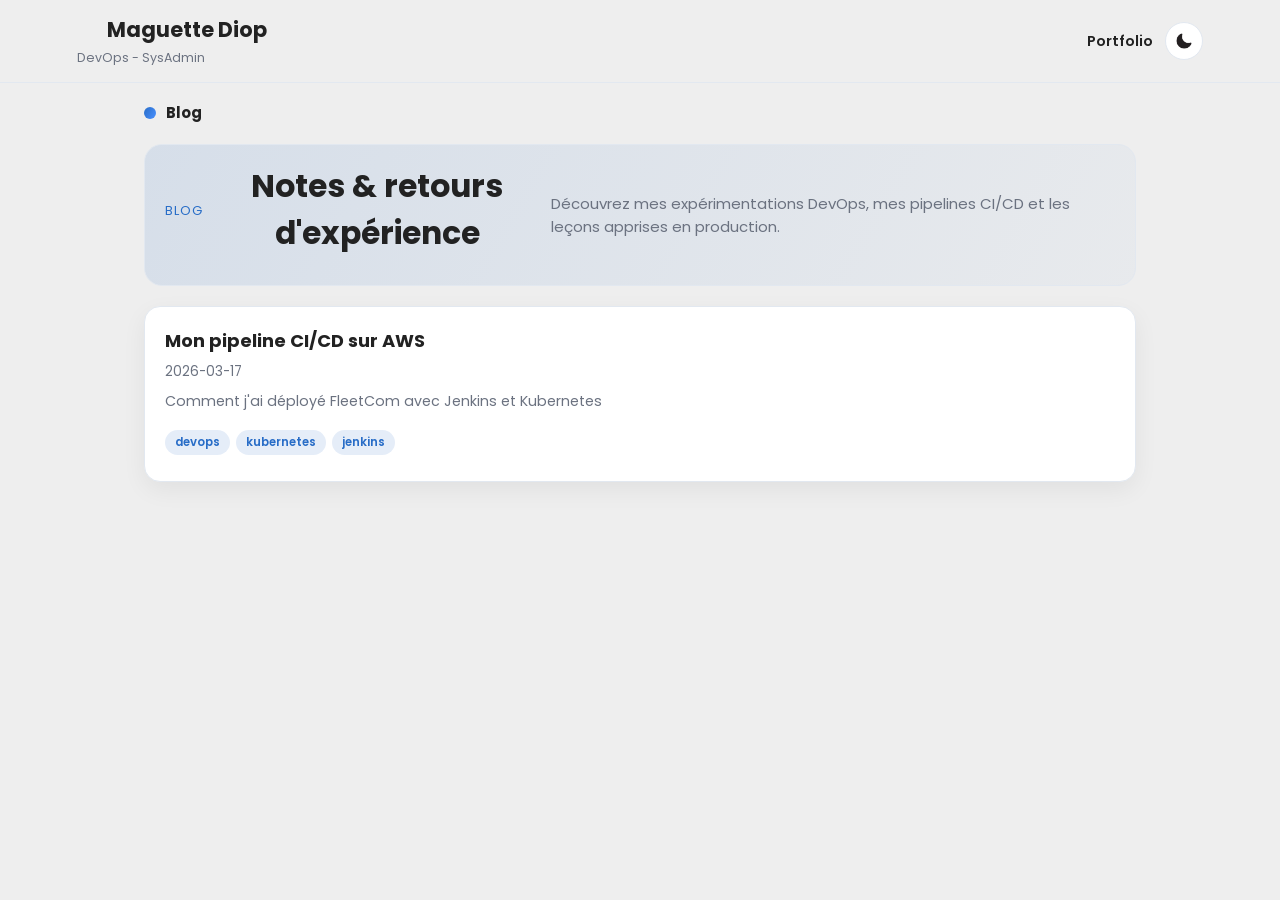
==== commit 04a4665d: "blog style" ====
--- a/blog/index.html
+++ b/blog/index.html
@@ -9,15 +9,23 @@
   <link rel="stylesheet" href="blog.css">
 </head>
 <body data-assets-prefix="../">
+  <nav class="blog-nav">
+    <div class="header d-flex flex-column">
+      <a class="name-link" href="../index.html">
+        <h1 id="name">Maguette Diop</h1>
+        <small>DevOps - SysAdmin</small>
+      </a>
+    </div>
+    <div class="nav-right">
+      <a class="back" href="../index.html">Portfolio</a>
+      <button class="theme-toggle" id="theme-toggle" type="button" aria-label="Changer de thème">
+        <img id="theme-icon" src="../assets/icons/moon.png" alt="">
+      </button>
+    </div>
+  </nav>
   <div class="page">
     <header class="topbar">
-      <a class="brand" href="../index.html"><span class="dot"></span> Maguette.dev</a>
-      <div class="top-actions">
-        <a class="back" href="../index.html">Portfolio</a>
-        <button class="theme-toggle" id="theme-toggle" type="button" aria-label="Changer de thème">
-          <img id="theme-icon" src="../assets/icons/moon.png" alt="">
-        </button>
-      </div>
+      <a class="brand" href="../index.html"><span class="dot"></span> Blog</a>
     </header>
     <section class="hero">
       <p class="eyebrow">Blog</p>
--- a/blog/blog.css
+++ b/blog/blog.css
@@ -23,6 +23,44 @@
   transition: background 0.3s ease, color 0.3s ease;
 }
 
+.blog-nav {
+  position: sticky;
+  top: 0;
+  z-index: 20;
+  width: 100%;
+  background: var(--secondary);
+  border-bottom: 1px solid var(--surface-border);
+  display: flex;
+  align-items: center;
+  justify-content: space-between;
+  padding: 14px 6%;
+}
+
+.blog-nav .header h1 {
+  margin: 0;
+  font-size: 1.4rem;
+  color: var(--primary);
+}
+
+.blog-nav .header small {
+  color: var(--muted);
+}
+
+.name-link {
+  color: inherit;
+  text-decoration: none;
+}
+
+.nav-right {
+  display: flex;
+  align-items: center;
+  gap: 12px;
+}
+
+.nav-right .back {
+  font-size: 0.95rem;
+}
+
 .page {
   max-width: 1040px;
   margin: 0 auto 80px auto;
@@ -34,13 +72,7 @@
   align-items: center;
   justify-content: space-between;
   gap: 12px;
-  padding: 18px 0;
-  position: sticky;
-  top: 0;
-  background: rgba(0, 0, 0, 0.02);
-  backdrop-filter: blur(8px);
-  z-index: 10;
-  border-bottom: 1px solid var(--surface-border);
+  padding: 18px 0 8px;
 }
 
 .brand {
@@ -100,9 +132,9 @@
 }
 
 .hero {
-  margin: 24px 0 16px;
-  padding: 22px 24px;
-  background: linear-gradient(120deg, rgba(40, 109, 199, 0.16), rgba(40, 109, 199, 0.05));
+  margin: 12px 0 16px;
+  padding: 18px 20px;
+  background: linear-gradient(120deg, rgba(40, 109, 199, 0.12), rgba(40, 109, 199, 0.03));
   border: 1px solid var(--surface-border);
   border-radius: 18px;
 }
@@ -129,7 +161,7 @@
 }
 
 .articles-list {
-  margin-top: 28px;
+  margin-top: 20px;
   display: grid;
   grid-template-columns: repeat(auto-fit, minmax(260px, 1fr));
   gap: 20px;
@@ -184,8 +216,8 @@
 }
 
 .post-hero {
-  margin: 20px 0 18px;
-  padding: 22px;
+  margin: 12px 0 16px;
+  padding: 18px 20px;
   background: var(--surface);
   border: 1px solid var(--surface-border);
   border-radius: 16px;
@@ -255,12 +287,13 @@
     padding: 0 18px 32px;
   }
 
-  .topbar {
-    flex-direction: column;
-    align-items: flex-start;
-  }
-
   .articles-list {
     grid-template-columns: 1fr;
   }
 }
+
+/* Override global portfolio section min-height */
+section.hero,
+section.post-hero {
+  min-height: auto;
+}
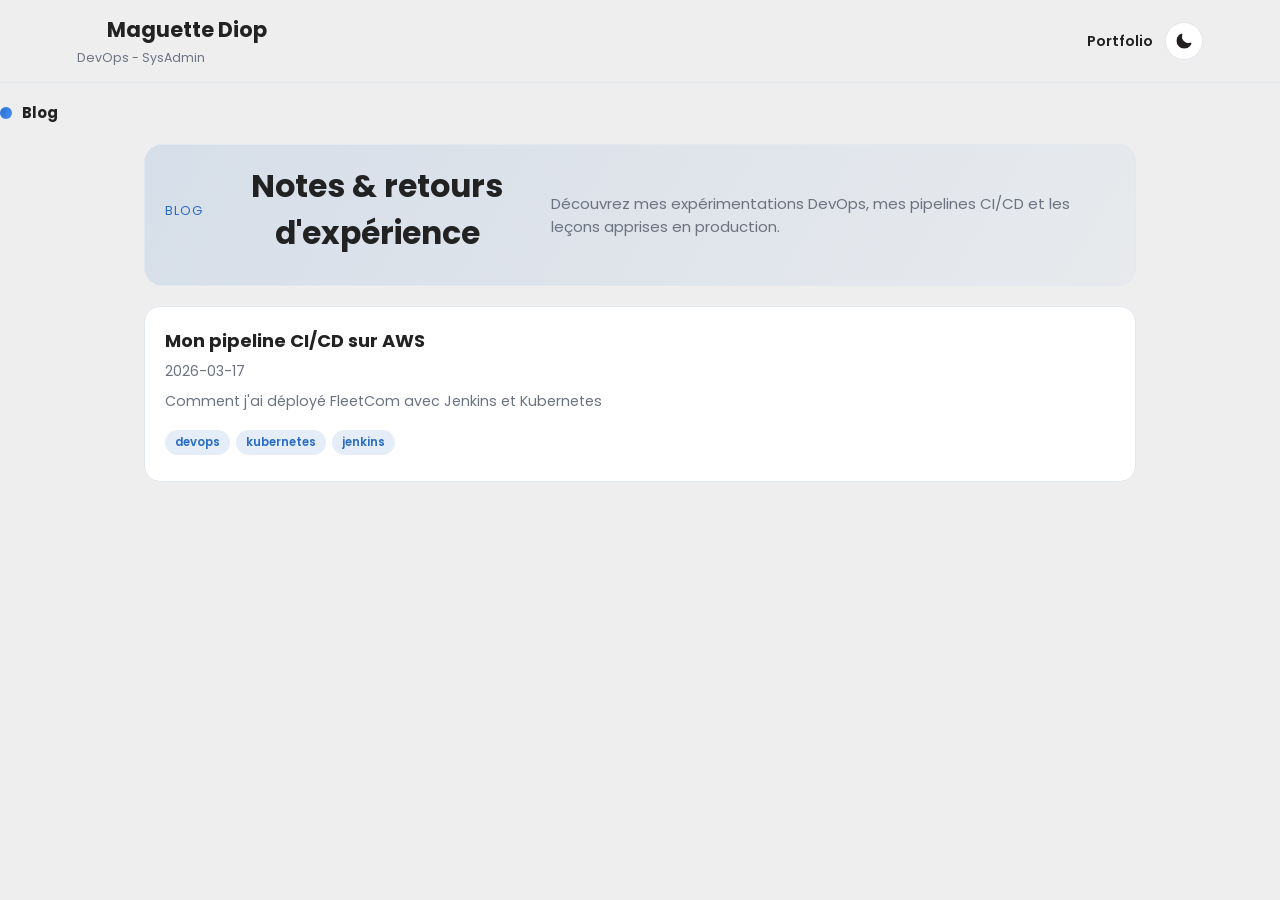
==== commit f8e5bccd: "117" ====
--- a/blog/index.html
+++ b/blog/index.html
@@ -23,10 +23,10 @@
       </button>
     </div>
   </nav>
+  <header class="topbar">
+    <a class="brand" href="../index.html"><span class="dot"></span> Blog</a>
+  </header>
   <div class="page">
-    <header class="topbar">
-      <a class="brand" href="../index.html"><span class="dot"></span> Blog</a>
-    </header>
     <section class="hero">
       <p class="eyebrow">Blog</p>
       <h1>Notes & retours d'expérience</h1>
--- a/blog/blog.css
+++ b/blog/blog.css
@@ -20,13 +20,10 @@
   font-family: "Poppins", system-ui, -apple-system, sans-serif;
   background: var(--secondary);
   color: var(--primary);
-  transition: background 0.3s ease, color 0.3s ease;
+  /* transition: background 0.3s ease, color 0.3s ease; */
 }
 
 .blog-nav {
-  position: sticky;
-  top: 0;
-  z-index: 20;
   width: 100%;
   background: var(--secondary);
   border-bottom: 1px solid var(--surface-border);
@@ -174,14 +171,12 @@
   border: 1px solid var(--surface-border);
   border-radius: 16px;
   padding: 20px;
-  box-shadow: var(--shadow);
-  transition: transform 0.15s ease, box-shadow 0.15s ease, border-color 0.15s ease;
+  box-shadow: none;
+  transition: border-color 0.15s ease, background-color 0.15s ease;
 }
 
 .article-card:hover {
-  transform: translateY(-4px);
   border-color: var(--main);
-  box-shadow: 0 12px 30px rgba(40, 109, 199, 0.18);
 }
 
 .article-card h2 {
@@ -191,9 +186,18 @@
 }
 
 .meta {
-  font-size: 0.9rem;
+  font-size: 0.92rem;
   color: var(--muted);
-  margin-bottom: 8px;
+  margin: 0 0 8px;
+  display: flex;
+  flex-wrap: wrap;
+  align-items: center;
+  gap: 8px;
+}
+
+.meta .date {
+  font-weight: 600;
+  color: var(--primary);
 }
 
 .description {
@@ -222,6 +226,9 @@
   border: 1px solid var(--surface-border);
   border-radius: 16px;
   box-shadow: var(--shadow);
+  display: flex;
+  flex-direction: column;
+  gap: 8px;
 }
 
 .post-hero h1 {
@@ -230,11 +237,10 @@
 }
 
 .post {
-  background: var(--surface);
-  border-radius: 16px;
-  padding: 26px;
-  border: 1px solid var(--surface-border);
-  box-shadow: var(--shadow);
+  background: none;
+  color: inherit;
+  padding: 15px;
+  border: none;
 }
 
 .post .description {
@@ -246,40 +252,73 @@
   color: var(--primary);
 }
 
-.content h2,
-.content h3,
-.content h4 {
-  margin-top: 26px;
-  margin-bottom: 12px;
-  color: var(--primary);
-}
-
+/* ── Espacements du contenu article ─────────────────────────── */
 .content p {
-  margin: 0 0 16px;
+    margin-bottom: 1.2em;
+    line-height: 1.8;
+}
+
+.content h1, .content h2, .content h3, .content h4 {
+    margin-top: 2em;
+    margin-bottom: 0.7em;
+}
+
+.content ul, .content ol {
+    margin-bottom: 1.2em;
+    padding-left: 1.5em;
+}
+
+.content li {
+    margin-bottom: 0.5em;
+    line-height: 1.7;
+}
+
+.content pre {
+    margin-top: 1em;
+    margin-bottom: 1.5em;
+    padding: 1em 1.2em;
+    border-radius: 6px;
+    overflow-x: auto;
 }
 
 .content code {
-  background: rgba(34, 34, 34, 0.06);
-  padding: 2px 6px;
-  border-radius: 6px;
-  font-family: "SFMono-Regular", Consolas, "Liberation Mono", monospace;
-  font-size: 0.92em;
-}
-
-.content pre {
-  background: #0f172a;
-  color: #e2e8f0;
-  padding: 14px 16px;
-  border-radius: 10px;
-  overflow-x: auto;
-  font-size: 0.95em;
-  line-height: 1.5;
-}
-
-.content pre code {
-  background: none;
-  color: inherit;
-  padding: 0;
+    font-size: 0.88em;
+}
+
+.content table {
+    width: 100%;
+    border-collapse: collapse;
+    margin-bottom: 1.5em;
+}
+
+.content th, .content td {
+    padding: 0.6em 1em;
+    border: 1px solid #ddd;
+    text-align: left;
+}
+
+.content th {
+    background: #f0f4f8;
+    font-weight: bold;
+}
+
+.content figure.article-figure {
+    margin: 1.8em 0;
+    text-align: center;
+}
+
+.content figure.article-figure figcaption {
+    font-size: 0.85em;
+    color: #888;
+    margin-top: 0.5em;
+    font-style: italic;
+}
+
+/* Lignes vides intentionnelles (&nbsp; paragraphes) */
+.content p:empty,
+.content p:has(> br:only-child) {
+    margin: 0.8em 0;
+    height: 0.8em;
 }
 
 @media (max-width: 640px) {
@@ -297,3 +336,43 @@
 section.post-hero {
   min-height: auto;
 }
+
+/* ── Sommaire ──────────────────────────────────────────── */
+.toc-box {
+    background: var(--card-bg, #f8f9fa);
+    border-left: 3px solid var(--accent, #2E75B6);
+    border-radius: 6px;
+    padding: 1em 1.5em;
+    margin-bottom: 2em;
+    font-size: 0.95em;
+}
+
+.toc-title {
+    font-weight: bold;
+    margin-bottom: 0.6em;
+    font-size: 1em;
+}
+
+.toc-box ul {
+    list-style: none;
+    padding-left: 0;
+    margin: 0;
+}
+
+.toc-box li {
+    margin-bottom: 0.3em;
+}
+
+/* H2 légèrement indentés */
+.toc-box ul ul {
+    padding-left: 1.2em;
+}
+
+.toc-box a {
+    text-decoration: none;
+    color: var(--accent, #2E75B6);
+}
+
+.toc-box a:hover {
+    text-decoration: underline;
+}
